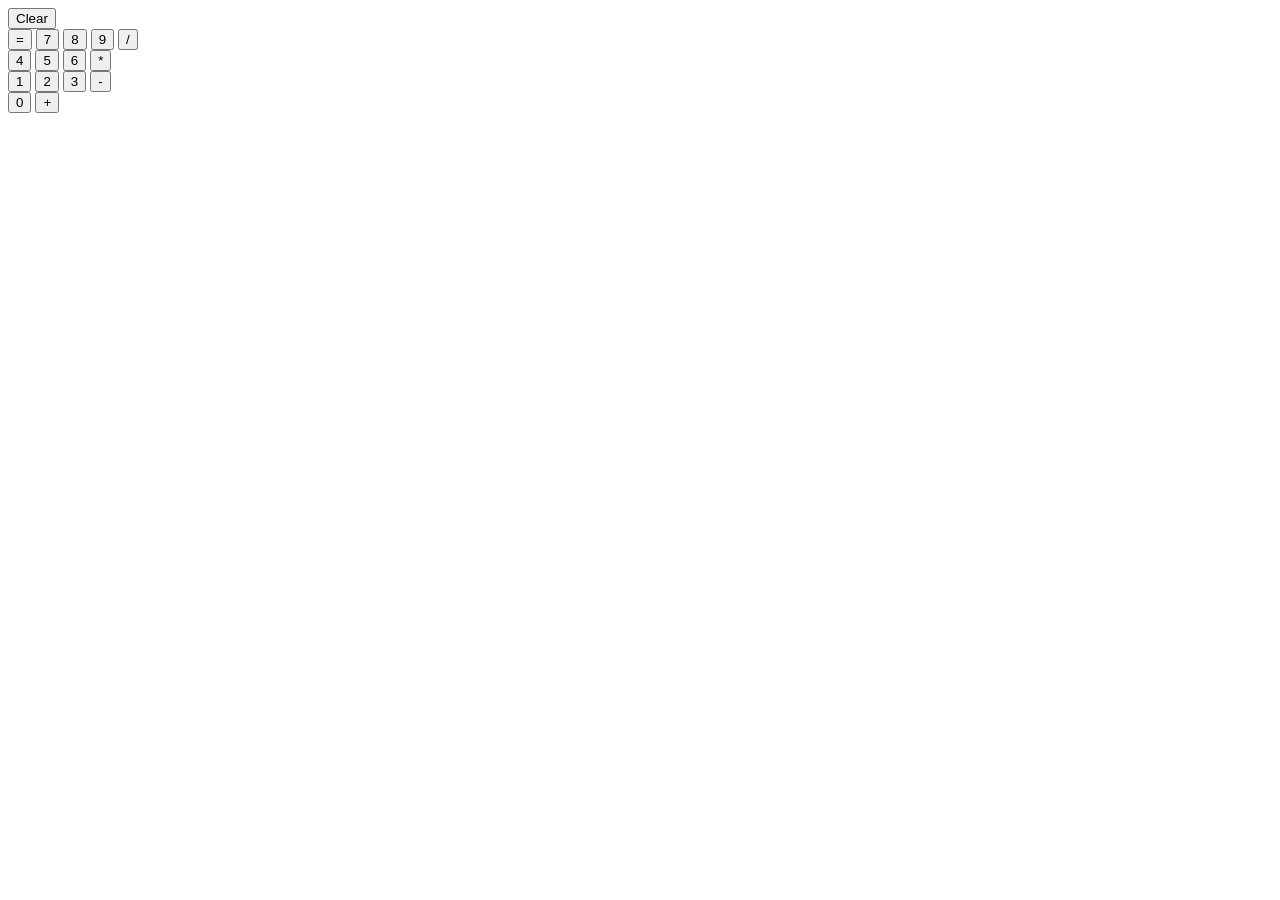
==== app/index.html @ df166f02 "MINI-26: HTML Scaffold & Calculator Display Layout" ====
<!DOCTYPE html>
<html lang="en">
<head>
	<meta charset="UTF-8">
	<meta http-equiv="X-UA-Compatible" content="IE=edge">
	<meta name="viewport" content="width=device-width, initial-scale=1.0">
	<title>HTML Scaffold & Calculator Display Layout</title>
</head>
<body>
	<div id="display-screen"></div>
	<div class="keypad">
		<div class="button-grid">
			<button id="clear-btn">Clear</button>
			<div class="button-row">
			<button id="equals-btn">=</button>
			<button>7</button>
			<button>8</button>
			<button>9</button>
			<button id="divide-btn">/</button>
			</div>
			<div class="button-row">
			<button>4</button>
			<button>5</button>
			<button>6</button>
			<button id="multiply-btn">*</button>
			</div>
			<div class="button-row">
			<button>1</button>
			<button>2</button>
			<button>3</button>
			<button id="subtract-btn">-</button>
			</div>
			<div class="button-row">
			<button>0</button>
			<button id="add-btn">+</button>
			</div>
		</div>
	</div>
</body>
</html>
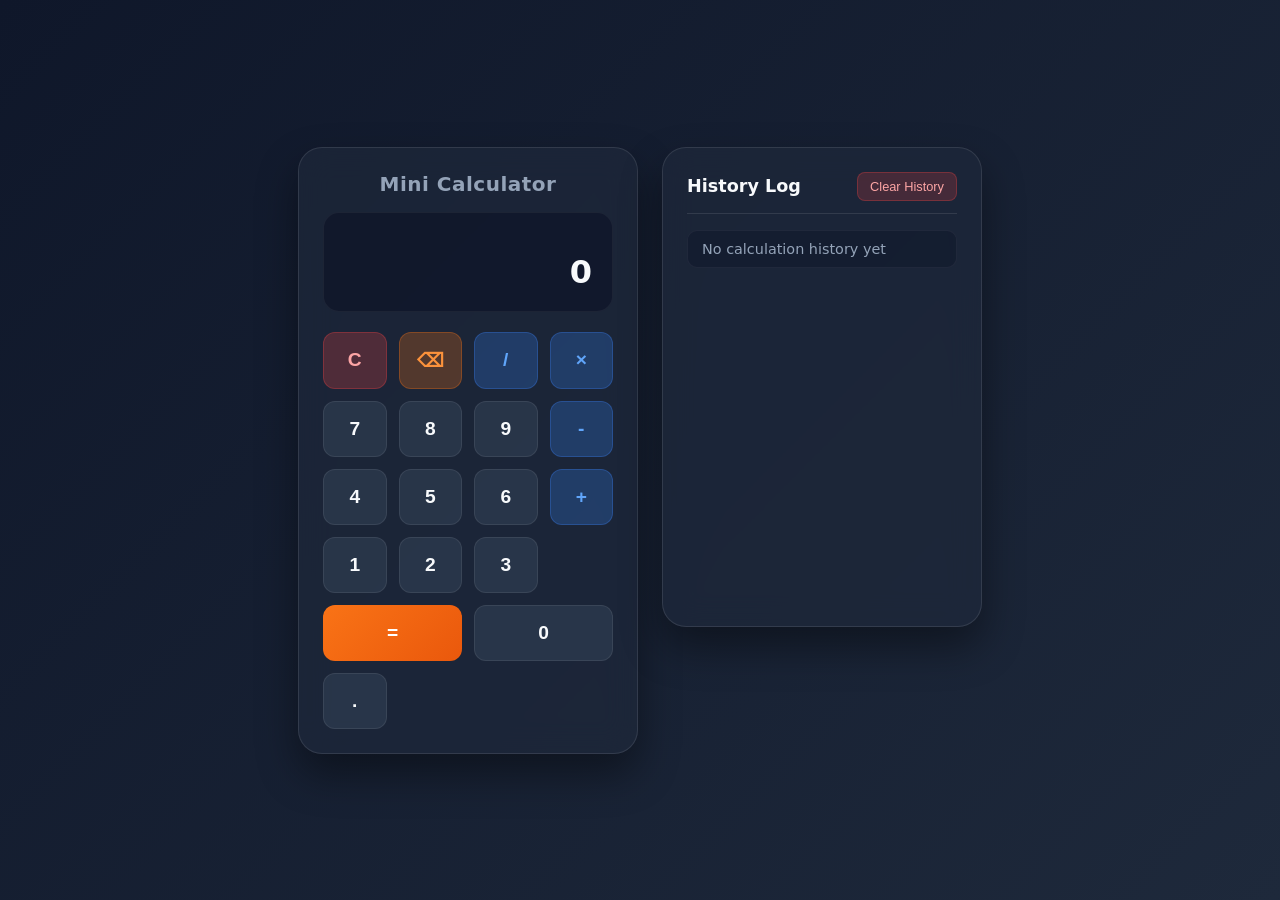
==== commit 88f55356: "Gemini made some changes lol" ====
--- a/app/index.html
+++ b/app/index.html
@@ -4,37 +4,58 @@
 	<meta charset="UTF-8">
 	<meta http-equiv="X-UA-Compatible" content="IE=edge">
 	<meta name="viewport" content="width=device-width, initial-scale=1.0">
-	<title>HTML Scaffold & Calculator Display Layout</title>
+	<title>Mini Calculator</title>
+	<link rel="stylesheet" href="style.css">
+	<link rel="stylesheet" href="keypad.css">
 </head>
 <body>
-	<div id="display-screen"></div>
-	<div class="keypad">
-		<div class="button-grid">
-			<button id="clear-btn">Clear</button>
-			<div class="button-row">
-			<button id="equals-btn">=</button>
-			<button>7</button>
-			<button>8</button>
-			<button>9</button>
-			<button id="divide-btn">/</button>
+	<div class="app-container">
+		<!-- Calculator Card -->
+		<div class="calculator-card">
+			<h1 class="title">Mini Calculator</h1>
+			<div id="display-screen">
+				<div class="previous-expression"></div>
+				<div class="current-value">0</div>
 			</div>
-			<div class="button-row">
-			<button>4</button>
-			<button>5</button>
-			<button>6</button>
-			<button id="multiply-btn">*</button>
-			</div>
-			<div class="button-row">
-			<button>1</button>
-			<button>2</button>
-			<button>3</button>
-			<button id="subtract-btn">-</button>
-			</div>
-			<div class="button-row">
-			<button>0</button>
-			<button id="add-btn">+</button>
+			<div class="keypad">
+				<button class="keypad-button btn-clear" id="clear-btn" onclick="clearDisplay()">C</button>
+				<button class="keypad-button btn-action" id="delete-btn" onclick="deleteLastChar()">⌫</button>
+				<button class="keypad-button btn-operator" id="divide-btn" onclick="appendOperator('/')">/</button>
+				<button class="keypad-button btn-operator" id="multiply-btn" onclick="appendOperator('*')">×</button>
+
+				<button class="keypad-button" onclick="appendNumber('7')">7</button>
+				<button class="keypad-button" onclick="appendNumber('8')">8</button>
+				<button class="keypad-button" onclick="appendNumber('9')">9</button>
+				<button class="keypad-button btn-operator" id="subtract-btn" onclick="appendOperator('-')">-</button>
+
+				<button class="keypad-button" onclick="appendNumber('4')">4</button>
+				<button class="keypad-button" onclick="appendNumber('5')">5</button>
+				<button class="keypad-button" onclick="appendNumber('6')">6</button>
+				<button class="keypad-button btn-operator" id="add-btn" onclick="appendOperator('+')">+</button>
+
+				<button class="keypad-button" onclick="appendNumber('1')">1</button>
+				<button class="keypad-button" onclick="appendNumber('2')">2</button>
+				<button class="keypad-button" onclick="appendNumber('3')">3</button>
+				<button class="keypad-button btn-equals" id="equals-btn" onclick="calculateResult()">=</button>
+
+				<button class="keypad-button" style="grid-column: span 2;" onclick="appendNumber('0')">0</button>
+				<button class="keypad-button" onclick="appendDecimal()">.</button>
 			</div>
 		</div>
+
+		<!-- Calculation History Panel -->
+		<div class="history-panel">
+			<div class="history-header">
+				<h2>History Log</h2>
+				<button id="clear-history-btn">Clear History</button>
+			</div>
+			<ul id="history-list">
+				<li class="empty-history">No calculation history yet</li>
+			</ul>
+		</div>
 	</div>
+
+	<script src="script/calculation_history.js"></script>
+	<script src="js/app.js"></script>
 </body>
 </html>
--- a/app/style.css
+++ b/app/style.css
@@ -0,0 +1,152 @@
+/* style.css */
+:root {
+	--bg-gradient: linear-gradient(135deg, #0f172a 0%, #1e293b 100%);
+	--card-bg: rgba(30, 41, 59, 0.7);
+	--card-border: rgba(255, 255, 255, 0.1);
+	--text-main: #f8fafc;
+	--text-muted: #94a3b8;
+	--accent-orange: #f97316;
+	--accent-blue: #3b82f6;
+}
+
+* {
+	box-sizing: border-box;
+	margin: 0;
+	padding: 0;
+}
+
+body {
+	font-family: 'Segoe UI', system-ui, -apple-system, sans-serif;
+	background: var(--bg-gradient);
+	color: var(--text-main);
+	min-height: 100vh;
+	display: flex;
+	justify-content: center;
+	align-items: center;
+	padding: 20px;
+}
+
+.app-container {
+	display: flex;
+	flex-wrap: wrap;
+	gap: 24px;
+	max-width: 800px;
+	width: 100%;
+	justify-content: center;
+}
+
+.calculator-card {
+	background: var(--card-bg);
+	backdrop-filter: blur(16px);
+	border: 1px solid var(--card-border);
+	border-radius: 24px;
+	padding: 24px;
+	width: 340px;
+	box-shadow: 0 20px 40px rgba(0, 0, 0, 0.4);
+}
+
+.title {
+	text-align: center;
+	font-size: 1.25rem;
+	font-weight: 600;
+	margin-bottom: 16px;
+	color: var(--text-muted);
+	letter-spacing: 0.5px;
+}
+
+/* Typography & Display Screen */
+#display-screen {
+	background: rgba(15, 23, 42, 0.8);
+	border: 1px solid rgba(255, 255, 255, 0.05);
+	border-radius: 16px;
+	padding: 20px;
+	margin-bottom: 20px;
+	text-align: right;
+	min-height: 90px;
+	display: flex;
+	flex-direction: column;
+	justify-content: flex-end;
+	word-break: break-all;
+}
+
+.previous-expression {
+	font-size: 0.9rem;
+	color: var(--text-muted);
+	min-height: 20px;
+}
+
+.current-value {
+	font-size: 2rem;
+	font-weight: 700;
+	color: var(--text-main);
+}
+
+/* History Log Panel */
+.history-panel {
+	background: var(--card-bg);
+	backdrop-filter: blur(16px);
+	border: 1px solid var(--card-border);
+	border-radius: 24px;
+	padding: 24px;
+	width: 320px;
+	display: flex;
+	flex-direction: column;
+	max-height: 480px;
+	box-shadow: 0 20px 40px rgba(0, 0, 0, 0.4);
+}
+
+.history-header {
+	display: flex;
+	justify-content: space-between;
+	align-items: center;
+	margin-bottom: 16px;
+	padding-bottom: 12px;
+	border-bottom: 1px solid var(--card-border);
+}
+
+.history-header h2 {
+	font-size: 1.1rem;
+	color: var(--text-main);
+}
+
+#clear-history-btn {
+	background: rgba(239, 68, 68, 0.2);
+	color: #fca5a5;
+	border: 1px solid rgba(239, 68, 68, 0.3);
+	padding: 6px 12px;
+	border-radius: 8px;
+	cursor: pointer;
+	font-size: 0.8rem;
+	transition: all 0.2s ease;
+}
+
+#clear-history-btn:hover {
+	background: rgba(239, 68, 68, 0.4);
+	color: #fff;
+}
+
+#history-list {
+	list-style: none;
+	overflow-y: auto;
+	flex: 1;
+	display: flex;
+	flex-direction: column;
+	gap: 8px;
+}
+
+#history-list li {
+	background: rgba(15, 23, 42, 0.5);
+	padding: 10px 14px;
+	border-radius: 10px;
+	border: 1px solid rgba(255, 255, 255, 0.05);
+	font-size: 0.9rem;
+	display: flex;
+	justify-content: space-between;
+}
+
+.empty-history {
+	color: var(--text-muted);
+	font-size: 0.85rem;
+	text-align: center;
+	padding: 20px 0;
+}
--- a/app/keypad.css
+++ b/app/keypad.css
@@ -0,0 +1,79 @@
+/* keypad.css */
+.keypad {
+	display: grid;
+	grid-template-columns: repeat(4, 1fr);
+	grid-gap: 12px;
+}
+
+.keypad-button {
+	background-color: rgba(51, 65, 85, 0.6);
+	color: #f8fafc;
+	border: 1px solid rgba(255, 255, 255, 0.08);
+	border-radius: 12px;
+	padding: 16px 0;
+	font-size: 1.2rem;
+	font-weight: 600;
+	cursor: pointer;
+	transition: all 0.15s cubic-bezier(0.4, 0, 0.2, 1);
+	user-select: none;
+	display: flex;
+	justify-content: center;
+	align-items: center;
+}
+
+.keypad-button:hover {
+	background-color: rgba(71, 85, 105, 0.9);
+	transform: translateY(-2px);
+	box-shadow: 0 4px 12px rgba(0, 0, 0, 0.2);
+}
+
+.keypad-button:active {
+	transform: translateY(0);
+	box-shadow: none;
+}
+
+/* Operator & Special Button Accents */
+.btn-operator {
+	background-color: rgba(59, 130, 246, 0.25);
+	color: #60a5fa;
+	border-color: rgba(59, 130, 246, 0.3);
+}
+
+.btn-operator:hover {
+	background-color: rgba(59, 130, 246, 0.5);
+	color: #fff;
+}
+
+.btn-action {
+	background-color: rgba(249, 115, 22, 0.25);
+	color: #fb923c;
+	border-color: rgba(249, 115, 22, 0.3);
+}
+
+.btn-action:hover {
+	background-color: rgba(249, 115, 22, 0.5);
+	color: #fff;
+}
+
+.btn-equals {
+	background: linear-gradient(135deg, #f97316 0%, #ea580c 100%);
+	color: #fff;
+	border: none;
+	grid-column: span 2;
+}
+
+.btn-equals:hover {
+	background: linear-gradient(135deg, #fb923c 0%, #f97316 100%);
+	box-shadow: 0 4px 16px rgba(249, 115, 22, 0.4);
+}
+
+.btn-clear {
+	background-color: rgba(239, 68, 68, 0.25);
+	color: #fca5a5;
+	border-color: rgba(239, 68, 68, 0.3);
+}
+
+.btn-clear:hover {
+	background-color: rgba(239, 68, 68, 0.5);
+	color: #fff;
+}
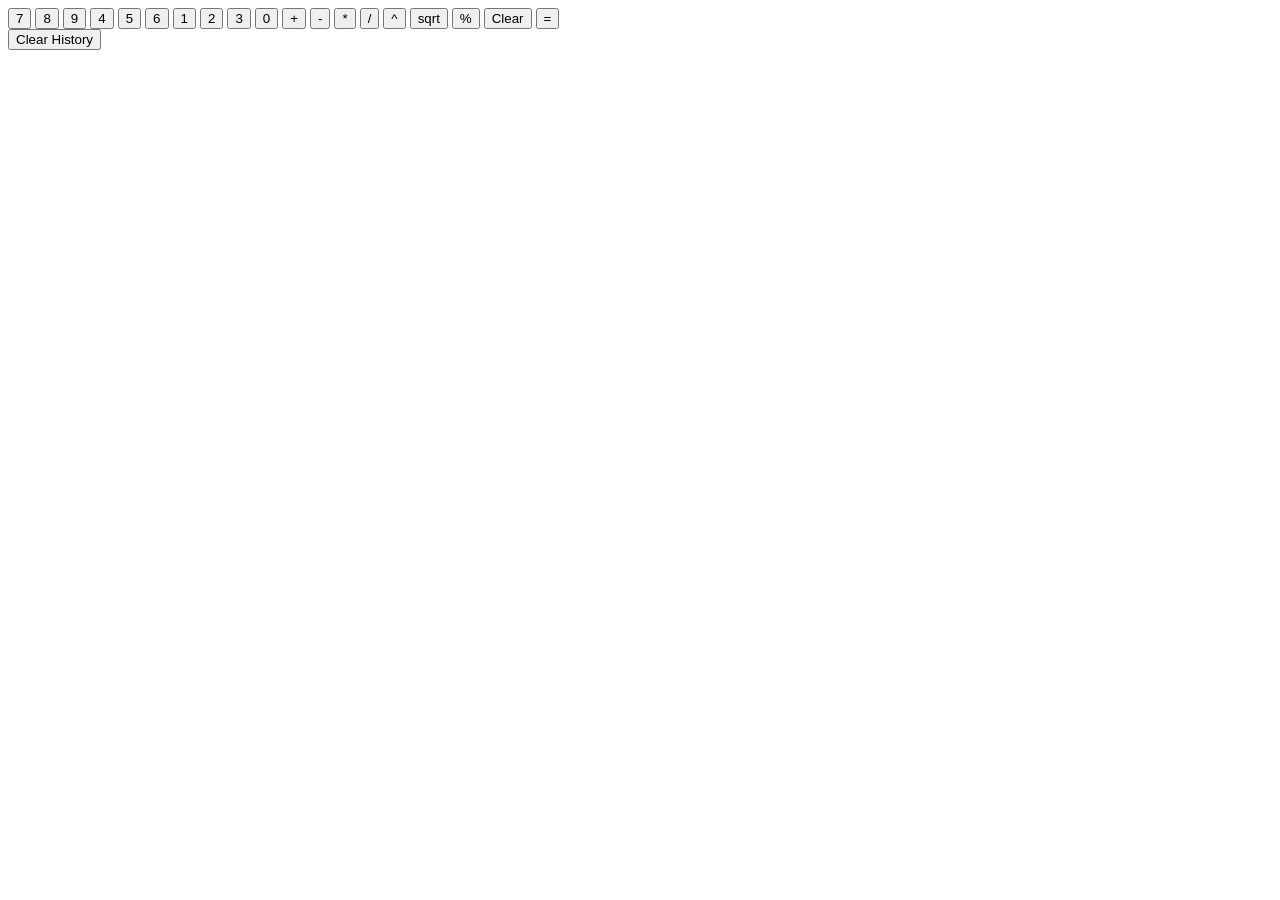
==== commit 741ebf2b: "MINI-37: HTML5 Calculator Semantic Scaffold & Element Structure" ====
--- a/app/index.html
+++ b/app/index.html
@@ -1,61 +1,50 @@
 <!DOCTYPE html>
 <html lang="en">
 <head>
-	<meta charset="UTF-8">
-	<meta http-equiv="X-UA-Compatible" content="IE=edge">
-	<meta name="viewport" content="width=device-width, initial-scale=1.0">
-	<title>Mini Calculator</title>
-	<link rel="stylesheet" href="style.css">
-	<link rel="stylesheet" href="keypad.css">
+  <meta charset="UTF-8">
+  <meta name="viewport" content="width=device-width, initial-scale=1.0">
+  <title>Mini Calculator</title>
+  <link rel="stylesheet" href="app/style.css">
 </head>
 <body>
-	<div class="app-container">
-		<!-- Calculator Card -->
-		<div class="calculator-card">
-			<h1 class="title">Mini Calculator</h1>
-			<div id="display-screen">
-				<div class="previous-expression"></div>
-				<div class="current-value">0</div>
-			</div>
-			<div class="keypad">
-				<button class="keypad-button btn-clear" id="clear-btn" onclick="clearDisplay()">C</button>
-				<button class="keypad-button btn-action" id="delete-btn" onclick="deleteLastChar()">⌫</button>
-				<button class="keypad-button btn-operator" id="divide-btn" onclick="appendOperator('/')">/</button>
-				<button class="keypad-button btn-operator" id="multiply-btn" onclick="appendOperator('*')">×</button>
+  
+  <div id="display-screen"></div>
+  <div id="keypad">
+    
+    <div class="keypad-grid">
+      
+      <button class="num-btn" data-value="7">7</button>
+      <button class="num-btn" data-value="8">8</button>
+      <button class="num-btn" data-value="9">9</button>
+      
+      <button class="num-btn" data-value="4">4</button>
+      <button class="num-btn" data-value="5">5</button>
+      <button class="num-btn" data-value="6">6</button>
+      
+      <button class="num-btn" data-value="1">1</button>
+      <button class="num-btn" data-value="2">2</button>
+      <button class="num-btn" data-value="3">3</button>
+      
+      <button class="num-btn" data-value="0">0</button>
+      <button class="op-btn" data-value="+">+</button>
+      <button class="op-btn" data-value="-">-</button>
+      
+      <button class="op-btn" data-value="*">*</button>
+      <button class="op-btn" data-value="/">/</button>
+      
+      <button class="adv-op-btn" data-value="^">^</button>
+      <button class="adv-op-btn" data-value="sqrt">sqrt</button>
+      <button class="adv-op-btn" data-value="%">%</button>
+      <button id="clear-btn">Clear</button>
+      <button id="equals-btn">=</button>
+    </div>
+  </div>
+  
+  <div id="history-panel">
+    <div id="history-list"></div>
+    <button id="clear-history-btn">Clear History</button>
+  </div>
 
-				<button class="keypad-button" onclick="appendNumber('7')">7</button>
-				<button class="keypad-button" onclick="appendNumber('8')">8</button>
-				<button class="keypad-button" onclick="appendNumber('9')">9</button>
-				<button class="keypad-button btn-operator" id="subtract-btn" onclick="appendOperator('-')">-</button>
-
-				<button class="keypad-button" onclick="appendNumber('4')">4</button>
-				<button class="keypad-button" onclick="appendNumber('5')">5</button>
-				<button class="keypad-button" onclick="appendNumber('6')">6</button>
-				<button class="keypad-button btn-operator" id="add-btn" onclick="appendOperator('+')">+</button>
-
-				<button class="keypad-button" onclick="appendNumber('1')">1</button>
-				<button class="keypad-button" onclick="appendNumber('2')">2</button>
-				<button class="keypad-button" onclick="appendNumber('3')">3</button>
-				<button class="keypad-button btn-equals" id="equals-btn" onclick="calculateResult()">=</button>
-
-				<button class="keypad-button" style="grid-column: span 2;" onclick="appendNumber('0')">0</button>
-				<button class="keypad-button" onclick="appendDecimal()">.</button>
-			</div>
-		</div>
-
-		<!-- Calculation History Panel -->
-		<div class="history-panel">
-			<div class="history-header">
-				<h2>History Log</h2>
-				<button id="clear-history-btn">Clear History</button>
-			</div>
-			<ul id="history-list">
-				<li class="empty-history">No calculation history yet</li>
-			</ul>
-		</div>
-	</div>
-
-	<script src="script/calculation_history.js"></script>
-	<script src="js/app.js"></script>
+  <script src="app/js/app.js"></script>
 </body>
-</html>
+</html>
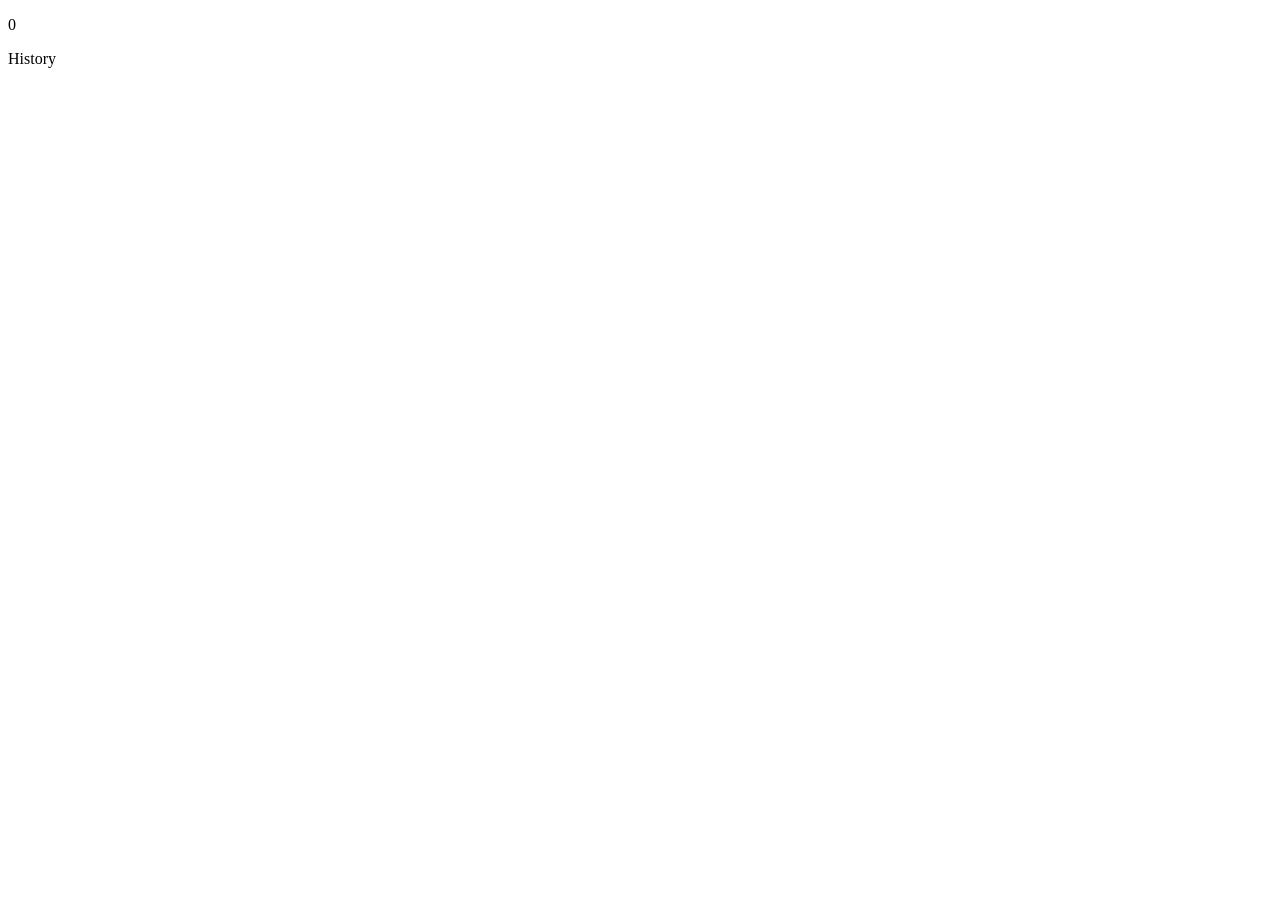
==== commit 68c04436: "MINI-38: CSS3 Grid Layout, Dark Theme & Interactive Button Animations" ====
--- a/app/index.html
+++ b/app/index.html
@@ -1,50 +1,21 @@
+<!-- app/index.html - Calculator UI -->
+
 <!DOCTYPE html>
 <html lang="en">
 <head>
   <meta charset="UTF-8">
   <meta name="viewport" content="width=device-width, initial-scale=1.0">
-  <title>Mini Calculator</title>
-  <link rel="stylesheet" href="app/style.css">
+  <title>Calculator</title>
+  <link rel="stylesheet" href="style.css">
 </head>
 <body>
-  
-  <div id="display-screen"></div>
-  <div id="keypad">
-    
-    <div class="keypad-grid">
-      
-      <button class="num-btn" data-value="7">7</button>
-      <button class="num-btn" data-value="8">8</button>
-      <button class="num-btn" data-value="9">9</button>
-      
-      <button class="num-btn" data-value="4">4</button>
-      <button class="num-btn" data-value="5">5</button>
-      <button class="num-btn" data-value="6">6</button>
-      
-      <button class="num-btn" data-value="1">1</button>
-      <button class="num-btn" data-value="2">2</button>
-      <button class="num-btn" data-value="3">3</button>
-      
-      <button class="num-btn" data-value="0">0</button>
-      <button class="op-btn" data-value="+">+</button>
-      <button class="op-btn" data-value="-">-</button>
-      
-      <button class="op-btn" data-value="*">*</button>
-      <button class="op-btn" data-value="/">/</button>
-      
-      <button class="adv-op-btn" data-value="^">^</button>
-      <button class="adv-op-btn" data-value="sqrt">sqrt</button>
-      <button class="adv-op-btn" data-value="%">%</button>
-      <button id="clear-btn">Clear</button>
-      <button id="equals-btn">=</button>
+  <div class="calc-container">
+    <div class="calc-grid">
+      <!-- keypad buttons will go here -->
     </div>
+    <p id="display">0</p>
+    <p id="history">History</p>
   </div>
-  
-  <div id="history-panel">
-    <div id="history-list"></div>
-    <button id="clear-history-btn">Clear History</button>
-  </div>
-
-  <script src="app/js/app.js"></script>
+  <script src="js/app.js"></script>
 </body>
 </html>
--- a/app/style.css
+++ b/app/style.css
@@ -0,0 +1,12 @@
+.display {
+  display: flex;
+  justify-content: flex-end;
+  padding: 10px;
+  background-color: #444;
+  border-radius: 8px
+}
+
+.history {
+  padding: 10px;
+  background-color: #555
+}
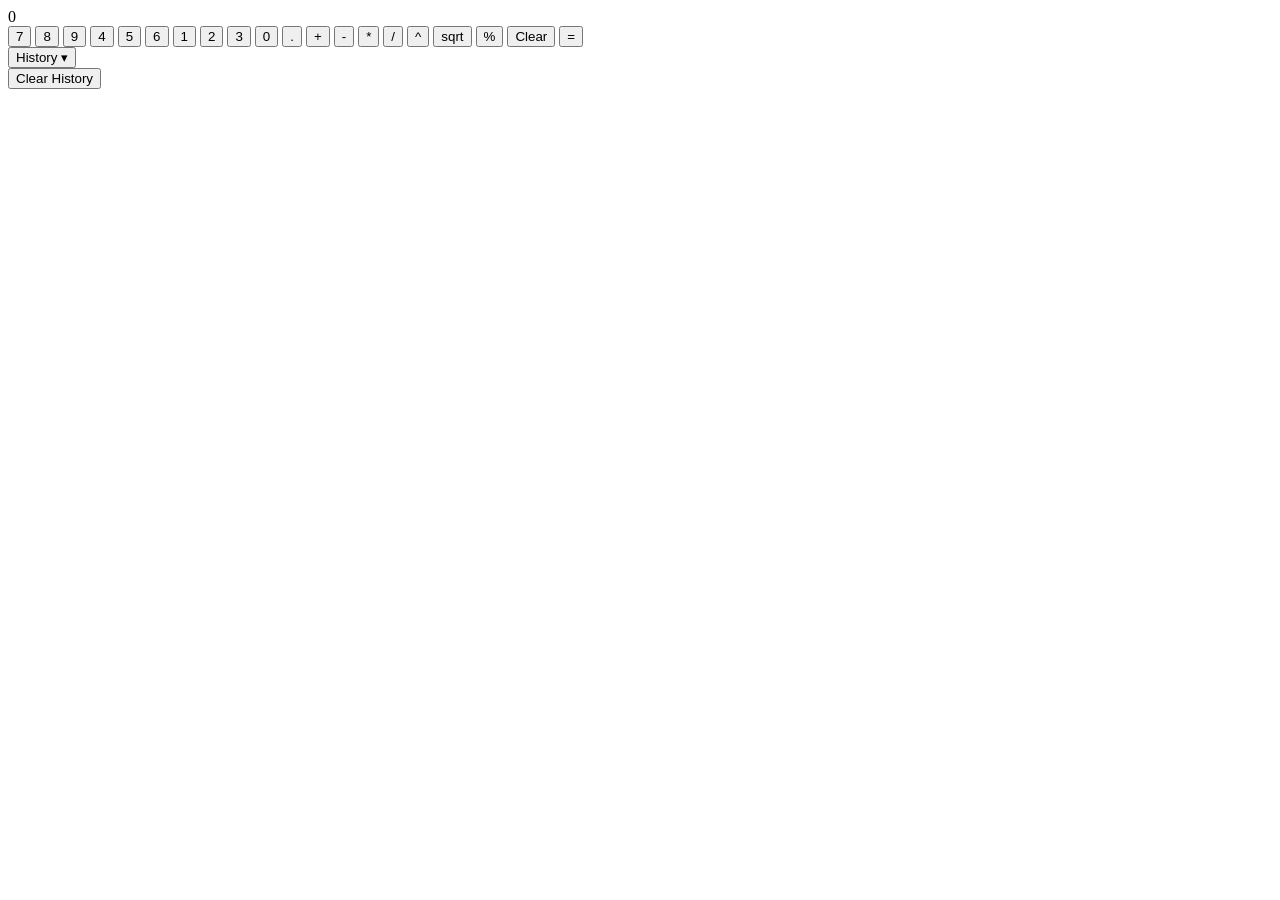
==== commit 4064c782: "MINI-41: Calculation Audit History Log & Panel Management" ====
--- a/app/index.html
+++ b/app/index.html
@@ -1,21 +1,54 @@
-<!-- app/index.html - Calculator UI -->
-
 <!DOCTYPE html>
 <html lang="en">
 <head>
   <meta charset="UTF-8">
   <meta name="viewport" content="width=device-width, initial-scale=1.0">
-  <title>Calculator</title>
-  <link rel="stylesheet" href="style.css">
+  <title>Mini Calculator</title>
+  <link rel="stylesheet" href="app/style.css">
 </head>
 <body>
-  <div class="calc-container">
-    <div class="calc-grid">
-      <!-- keypad buttons will go here -->
+  
+  <div id="display-screen">0</div>
+  <div id="keypad">
+    
+    <div class="keypad-grid">
+      
+      <button class="num-btn" data-value="7">7</button>
+      <button class="num-btn" data-value="8">8</button>
+      <button class="num-btn" data-value="9">9</button>
+      
+      <button class="num-btn" data-value="4">4</button>
+      <button class="num-btn" data-value="5">5</button>
+      <button class="num-btn" data-value="6">6</button>
+      
+      <button class="num-btn" data-value="1">1</button>
+      <button class="num-btn" data-value="2">2</button>
+      <button class="num-btn" data-value="3">3</button>
+      
+      <button class="num-btn" data-value="0">0</button>
+      <button class="num-btn" data-value=".">.</button>
+      <button class="op-btn" data-value="+">+</button>
+      <button class="op-btn" data-value="-">-</button>
+      
+      <button class="op-btn" data-value="*">*</button>
+      <button class="op-btn" data-value="/">/</button>
+      
+      <button class="adv-op-btn" data-value="^">^</button>
+      <button class="adv-op-btn" data-value="sqrt">sqrt</button>
+      <button class="adv-op-btn" data-value="%">%</button>
+      <button id="clear-btn">Clear</button>
+      <button id="equals-btn">=</button>
     </div>
-    <p id="display">0</p>
-    <p id="history">History</p>
   </div>
-  <script src="js/app.js"></script>
+  
+  <div id="history-panel">
+    <button id="history-toggle-btn" aria-expanded="true">History ▾</button>
+    <div id="history-content">
+      <div id="history-list"></div>
+      <button id="clear-history-btn">Clear History</button>
+    </div>
+  </div>
+
+  <script src="app/js/app.js"></script>
 </body>
-</html>+</html>
